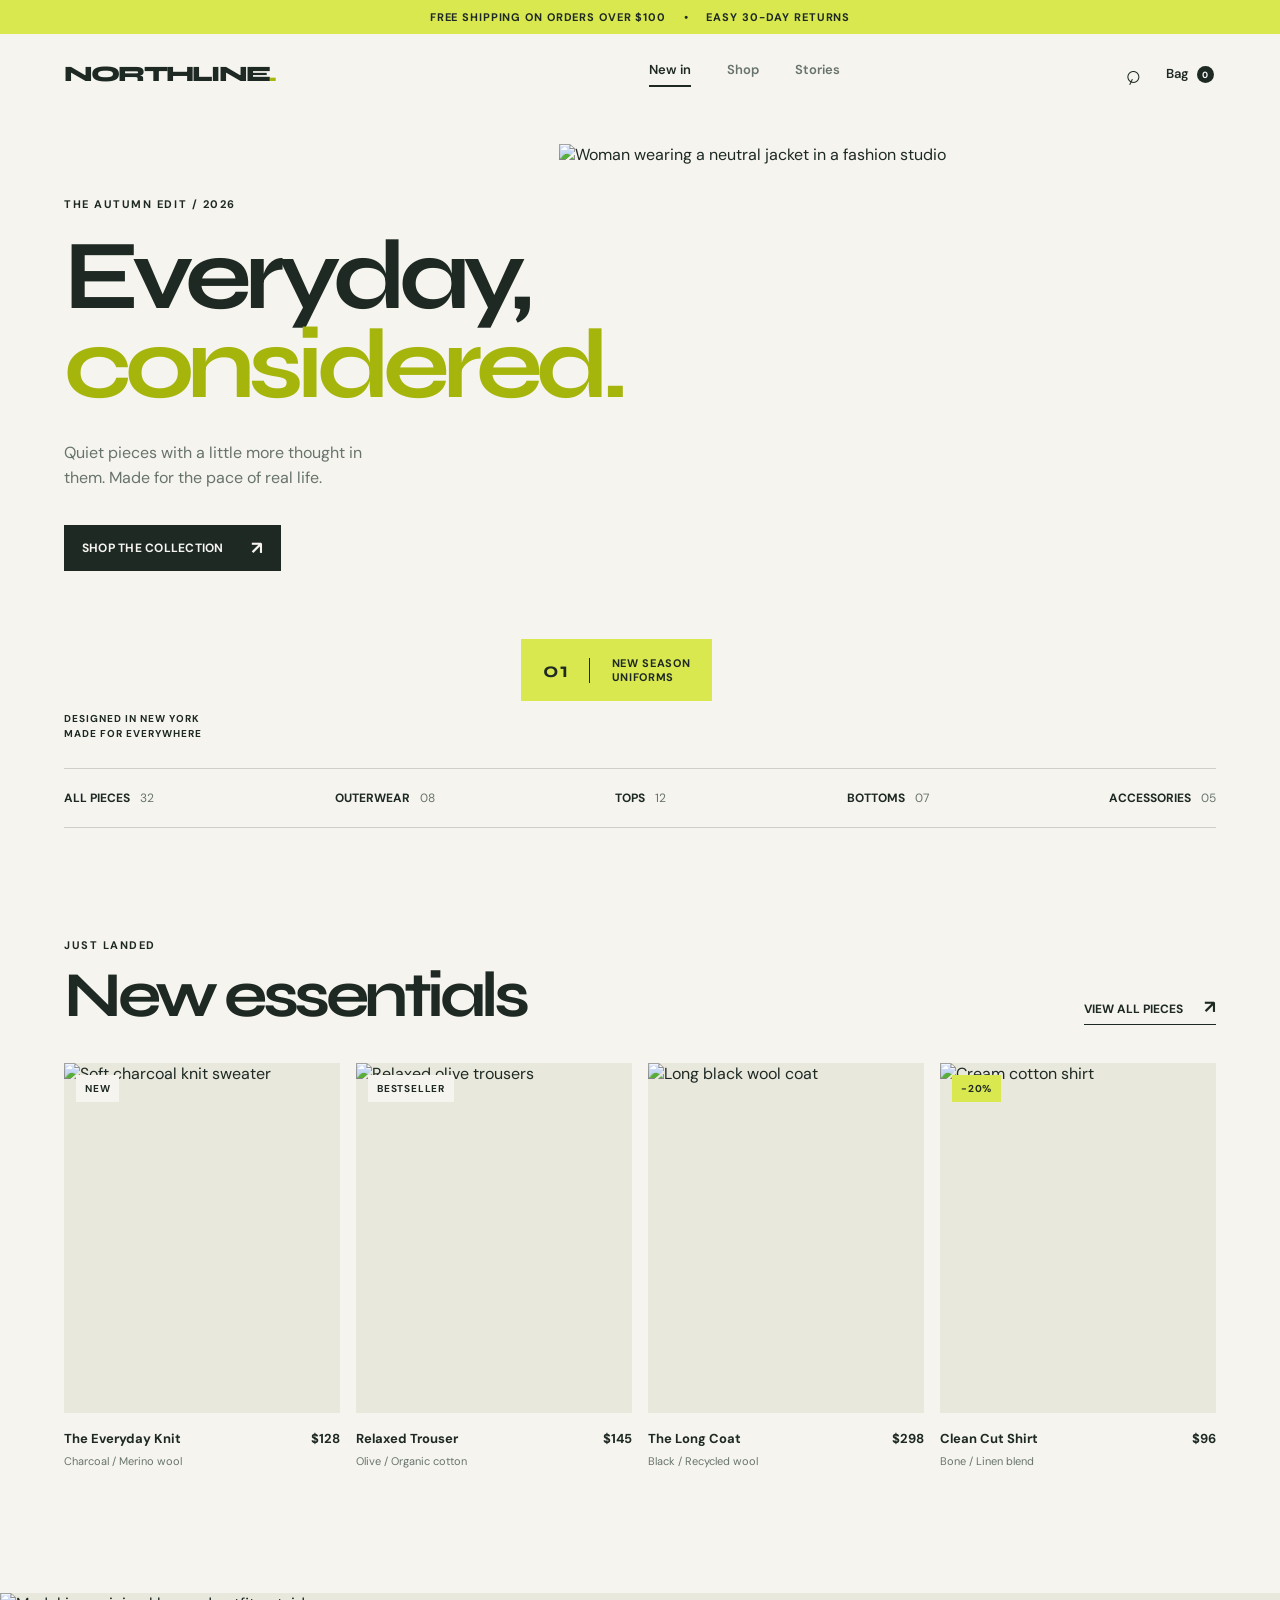
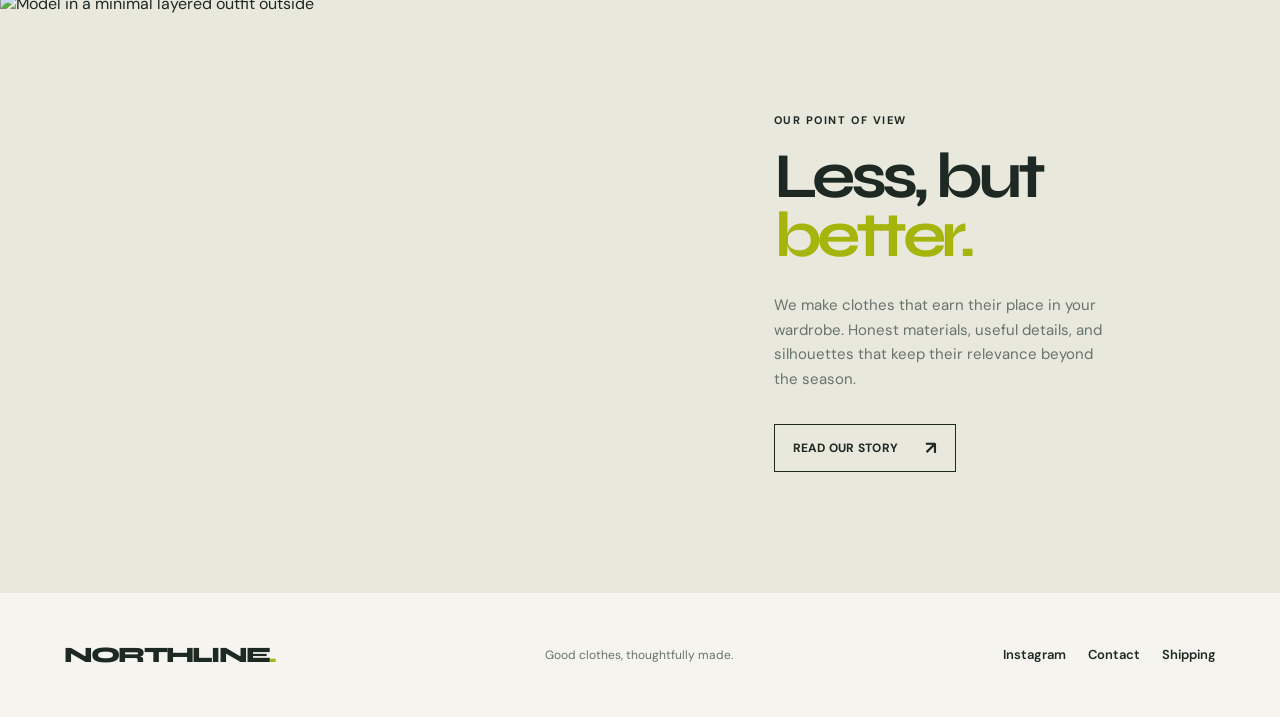
==== index.html @ 473c8e84 "make the homepage of website" ====
<!DOCTYPE html>
<html lang="en">

<head>
    <meta charset="UTF-8">
    <meta name="viewport" content="width=device-width, initial-scale=1.0">
    <meta name="description" content="Northline essentials - considered everyday clothing made to move with you.">
    <title>Northline | Everyday, considered</title>
    <link rel="preconnect" href="https://fonts.googleapis.com">
    <link rel="preconnect" href="https://fonts.gstatic.com" crossorigin>
    <link
        href="https://fonts.googleapis.com/css2?family=DM+Sans:wght@400;500;600;700&family=Syne:wght@600;700;800&display=swap"
        rel="stylesheet">
    <link rel="stylesheet" href="css/style.css">
</head>

<body>
    <div class="announcement">Free shipping on orders over $100 <span>•</span> Easy 30-day returns</div>

    <header class="site-header">
        <a class="brand" href="#top" aria-label="Northline home">NORTHLINE<span>.</span></a>
        <nav class="main-nav" aria-label="Main navigation">
            <a class="active" href="#new">New in</a>
            <a href="#shop">Shop</a>
            <a href="#stories">Stories</a>
        </nav>
        <div class="header-actions">
            <button class="icon-button" type="button" aria-label="Search">⌕</button>
            <button class="icon-button bag-button" type="button" aria-label="Shopping bag">Bag <b>0</b></button>
            <button class="menu-button" type="button" aria-label="Open menu">☰</button>
        </div>
    </header>

    <main id="top">
        <section class="hero" id="new">
            <div class="hero-copy">
                <p class="eyebrow">The autumn edit / 2026</p>
                <h1>Everyday,<br><em>considered.</em></h1>
                <p class="hero-text">Quiet pieces with a little more thought in them. Made for the pace of real life.
                </p>
                <a class="button button-dark" href="#shop">Shop the collection <span>↗</span></a>
            </div>
            <div class="hero-image-wrap">
                <img class="hero-image"
                    src="https://images.unsplash.com/photo-1483985988355-763728e1935b?auto=format&fit=crop&w=1200&q=85"
                    alt="Woman wearing a neutral jacket in a fashion studio">
                <div class="hero-tag"><span>01</span><span>New season<br>uniforms</span></div>
            </div>
            <div class="hero-note">Designed in New York<br>Made for everywhere</div>
        </section>

        <section class="category-strip" id="shop" aria-label="Shop categories">
            <a href="#featured">All pieces <span>32</span></a>
            <a href="#featured">Outerwear <span>08</span></a>
            <a href="#featured">Tops <span>12</span></a>
            <a href="#featured">Bottoms <span>07</span></a>
            <a href="#featured">Accessories <span>05</span></a>
        </section>

        <section class="featured" id="featured">
            <div class="section-heading">
                <div>
                    <p class="eyebrow">Just landed</p>
                    <h2>New essentials</h2>
                </div>
                <a class="text-link" href="#shop">View all pieces <span>↗</span></a>
            </div>
            <div class="product-grid">
                <article class="product-card">
                    <div class="product-image"><span class="badge">New</span><img
                            src="https://images.unsplash.com/photo-1551488831-00ddcb6c6bd3?auto=format&fit=crop&w=800&q=80"
                            alt="Soft charcoal knit sweater"></div>
                    <div class="product-info">
                        <div>
                            <h3>The Everyday Knit</h3>
                            <p>Charcoal / Merino wool</p>
                        </div><strong>$128</strong>
                    </div>
                </article>
                <article class="product-card">
                    <div class="product-image"><span class="badge">Bestseller</span><img
                            src="https://images.unsplash.com/photo-1594633312681-425c7b97ccd1?auto=format&fit=crop&w=800&q=80"
                            alt="Relaxed olive trousers"></div>
                    <div class="product-info">
                        <div>
                            <h3>Relaxed Trouser</h3>
                            <p>Olive / Organic cotton</p>
                        </div><strong>$145</strong>
                    </div>
                </article>
                <article class="product-card">
                    <div class="product-image"><img
                            src="https://images.unsplash.com/photo-1544022613-e87ca75a784a?auto=format&fit=crop&w=800&q=80"
                            alt="Long black wool coat"></div>
                    <div class="product-info">
                        <div>
                            <h3>The Long Coat</h3>
                            <p>Black / Recycled wool</p>
                        </div><strong>$298</strong>
                    </div>
                </article>
                <article class="product-card">
                    <div class="product-image"><span class="badge sale">-20%</span><img
                            src="https://images.unsplash.com/photo-1543076447-215ad9ba6923?auto=format&fit=crop&w=800&q=80"
                            alt="Cream cotton shirt"></div>
                    <div class="product-info">
                        <div>
                            <h3>Clean Cut Shirt</h3>
                            <p>Bone / Linen blend</p>
                        </div><strong>$96</strong>
                    </div>
                </article>
            </div>
        </section>

        <section class="story" id="stories">
            <div class="story-image"><img
                    src="https://images.unsplash.com/photo-1529139574466-a303027c1d8b?auto=format&fit=crop&w=1200&q=85"
                    alt="Model in a minimal layered outfit outside"></div>
            <div class="story-copy">
                <p class="eyebrow">Our point of view</p>
                <h2>Less, but<br><em>better.</em></h2>
                <p>We make clothes that earn their place in your wardrobe. Honest materials, useful details, and
                    silhouettes that keep their relevance beyond the season.</p><a class="button button-outline"
                    href="#top">Read our story <span>↗</span></a>
            </div>
        </section>
    </main>

    <footer class="site-footer"><a class="brand" href="#top">NORTHLINE<span>.</span></a>
        <p>Good clothes, thoughtfully made.</p>
        <div><a href="#shop">Instagram</a><a href="#shop">Contact</a><a href="#shop">Shipping</a></div>
    </footer>
</body>

</html>
---- css/style.css ----
:root {
    --ink: #1e2924;
    --muted: #68736d;
    --paper: #f5f4ef;
    --cream: #e8e8dc;
    --lime: #d9e84f;
    --line: rgba(30, 41, 36, .18);
}

* {
    box-sizing: border-box;
}

html {
    scroll-behavior: smooth;
}

body {
    margin: 0;
    color: var(--ink);
    background: var(--paper);
    font-family: "DM Sans", sans-serif;
}

a {
    color: inherit;
    text-decoration: none;
}

button {
    color: inherit;
    font: inherit;
}

.announcement {
    background: var(--lime);
    font-size: 11px;
    font-weight: 700;
    letter-spacing: .08em;
    padding: 10px 5%;
    text-align: center;
    text-transform: uppercase;
}

.announcement span {
    margin: 0 14px;
}

.site-header {
    align-items: center;
    display: flex;
    justify-content: space-between;
    padding: 27px 5%;
}

.brand {
    font-family: Syne, sans-serif;
    font-size: 22px;
    font-weight: 800;
    letter-spacing: -.08em;
}

.brand span {
    color: #a7b70c;
}

.main-nav {
    display: flex;
    gap: 36px;
    margin-left: 8%;
}

.main-nav a,
.header-actions,
.site-footer div {
    font-size: 13px;
    font-weight: 600;
}

.main-nav a {
    color: var(--muted);
}

.main-nav a.active,
.main-nav a:hover {
    color: var(--ink);
}

.main-nav a.active::after {
    background: var(--ink);
    content: "";
    display: block;
    height: 2px;
    margin-top: 7px;
    width: 100%;
}

.header-actions {
    align-items: center;
    display: flex;
    gap: 22px;
}

.icon-button,
.menu-button {
    background: none;
    border: 0;
    cursor: pointer;
    padding: 2px;
}

.icon-button:first-child {
    font-size: 26px;
    font-weight: 400;
    line-height: 12px;
    transform: rotate(-20deg);
}

.bag-button b {
    background: var(--ink);
    border-radius: 50%;
    color: white;
    display: inline-grid;
    font-size: 9px;
    height: 17px;
    margin-left: 5px;
    place-items: center;
    vertical-align: middle;
    width: 17px;
}

.menu-button {
    display: none;
    font-size: 19px;
}

.hero {
    display: grid;
    grid-template-columns: 43% 57%;
    min-height: 620px;
    padding: 30px 5% 84px;
    position: relative;
}

.hero-copy {
    align-self: center;
    padding: 20px 0 80px;
    z-index: 1;
}

.eyebrow {
    font-size: 11px;
    font-weight: 700;
    letter-spacing: .14em;
    margin: 0 0 21px;
    text-transform: uppercase;
}

h1,
h2 {
    font-family: Syne, sans-serif;
    letter-spacing: -.07em;
    line-height: .91;
    margin: 0;
}

h1 {
    font-size: clamp(58px, 7.7vw, 115px);
    max-width: 560px;
}

em {
    color: #a6b50c;
    font-style: normal;
}

.hero-text {
    color: var(--muted);
    font-size: 16px;
    line-height: 1.55;
    margin: 30px 0 35px;
    max-width: 310px;
}

.button {
    align-items: center;
    display: inline-flex;
    font-size: 12px;
    font-weight: 700;
    gap: 27px;
    justify-content: space-between;
    letter-spacing: .02em;
    padding: 15px 18px;
    text-transform: uppercase;
}

.button span,
.text-link span {
    font-size: 18px;
    line-height: 10px;
}

.button-dark {
    background: var(--ink);
    color: var(--paper);
}

.button-dark:hover {
    background: #53615a;
}

.hero-image-wrap {
    min-height: 540px;
    position: relative;
}

.hero-image {
    height: 100%;
    object-fit: cover;
    object-position: center 32%;
    width: 100%;
}

.hero-tag {
    align-items: center;
    background: var(--lime);
    bottom: -17px;
    display: flex;
    font-size: 11px;
    font-weight: 700;
    gap: 22px;
    left: -38px;
    letter-spacing: .06em;
    padding: 17px 22px;
    position: absolute;
    text-transform: uppercase;
}

.hero-tag span:first-child {
    border-right: 1px solid var(--ink);
    font-family: Syne, sans-serif;
    font-size: 21px;
    padding-right: 20px;
}

.hero-note {
    bottom: 27px;
    font-size: 10px;
    font-weight: 700;
    left: 5%;
    letter-spacing: .1em;
    line-height: 1.45;
    position: absolute;
    text-transform: uppercase;
}

.category-strip {
    border-bottom: 1px solid var(--line);
    border-top: 1px solid var(--line);
    display: flex;
    justify-content: space-between;
    margin: 0 5%;
    padding: 21px 0;
}

.category-strip a {
    font-size: 12px;
    font-weight: 700;
    text-transform: uppercase;
}

.category-strip span {
    color: var(--muted);
    font-weight: 400;
    margin-left: 7px;
}

.featured {
    padding: 110px 5% 125px;
}

.section-heading {
    align-items: end;
    display: flex;
    justify-content: space-between;
    margin-bottom: 38px;
}

h2 {
    font-size: clamp(42px, 5vw, 68px);
}

.section-heading .eyebrow {
    margin-bottom: 15px;
}

.text-link {
    border-bottom: 1px solid var(--ink);
    font-size: 12px;
    font-weight: 700;
    padding-bottom: 7px;
    text-transform: uppercase;
}

.text-link span {
    margin-left: 18px;
}

.product-grid {
    display: grid;
    gap: 16px;
    grid-template-columns: repeat(4, 1fr);
}

.product-image {
    aspect-ratio: .79;
    background: var(--cream);
    overflow: hidden;
    position: relative;
}

.product-image img {
    height: 100%;
    object-fit: cover;
    transition: transform .45s ease;
    width: 100%;
}

.product-card:hover img {
    transform: scale(1.04);
}

.badge {
    background: var(--paper);
    font-size: 10px;
    font-weight: 700;
    left: 12px;
    letter-spacing: .08em;
    padding: 7px 9px;
    position: absolute;
    text-transform: uppercase;
    top: 12px;
    z-index: 1;
}

.badge.sale {
    background: var(--lime);
}

.product-info {
    display: flex;
    justify-content: space-between;
    padding-top: 17px;
}

.product-info h3 {
    font-size: 13px;
    margin: 0 0 7px;
}

.product-info p {
    color: var(--muted);
    font-size: 11px;
    margin: 0;
}

.product-info strong {
    font-size: 13px;
}

.story {
    background: var(--cream);
    display: grid;
    grid-template-columns: 57% 43%;
    min-height: 600px;
}

.story-image img {
    height: 100%;
    object-fit: cover;
    width: 100%;
}

.story-copy {
    align-self: center;
    max-width: 420px;
    padding: 70px 8%;
}

.story-copy h2 {
    font-size: clamp(46px, 5vw, 72px);
    margin-bottom: 28px;
}

.story-copy>p:not(.eyebrow) {
    color: var(--muted);
    font-size: 15px;
    line-height: 1.65;
    margin: 0 0 32px;
}

.button-outline {
    border: 1px solid var(--ink);
}

.button-outline:hover {
    background: var(--ink);
    color: var(--paper);
}

.site-footer {
    align-items: center;
    display: flex;
    justify-content: space-between;
    padding: 42px 5%;
}

.site-footer p {
    color: var(--muted);
    font-size: 12px;
}

.site-footer div {
    display: flex;
    gap: 22px;
}

.site-footer div a:hover {
    text-decoration: underline;
}

@media (max-width: 760px) {
    .announcement {
        font-size: 9px;
    }

    .announcement span {
        margin: 0 7px;
    }

    .site-header {
        padding: 22px 6%;
    }

    .main-nav {
        display: none;
    }

    .menu-button {
        display: block;
    }

    .hero {
        display: flex;
        flex-direction: column;
        min-height: 0;
        padding: 30px 6% 75px;
    }

    .hero-copy {
        padding: 25px 0 38px;
    }

    h1 {
        font-size: clamp(57px, 16vw, 82px);
    }

    .hero-text {
        font-size: 14px;
        margin: 23px 0 28px;
    }

    .hero-image-wrap {
        min-height: 470px;
    }

    .hero-tag {
        bottom: -16px;
        left: 16px;
    }

    .hero-note {
        bottom: 18px;
        left: 6%;
    }

    .category-strip {
        gap: 19px;
        margin: 0 6%;
        overflow-x: auto;
        padding: 18px 0;
        white-space: nowrap;
    }

    .featured {
        padding: 76px 6% 85px;
    }

    .section-heading {
        align-items: start;
        flex-direction: column;
        gap: 25px;
    }

    .product-grid {
        gap: 29px 12px;
        grid-template-columns: repeat(2, 1fr);
    }

    .product-info {
        display: block;
    }

    .product-info strong {
        display: block;
        margin-top: 8px;
    }

    .story {
        display: flex;
        flex-direction: column;
    }

    .story-image {
        height: 390px;
    }

    .story-copy {
        padding: 67px 9% 75px;
    }

    .site-footer {
        align-items: start;
        flex-direction: column;
        gap: 22px;
        padding: 37px 6%;
    }

    .site-footer p {
        margin: 0;
    }
}
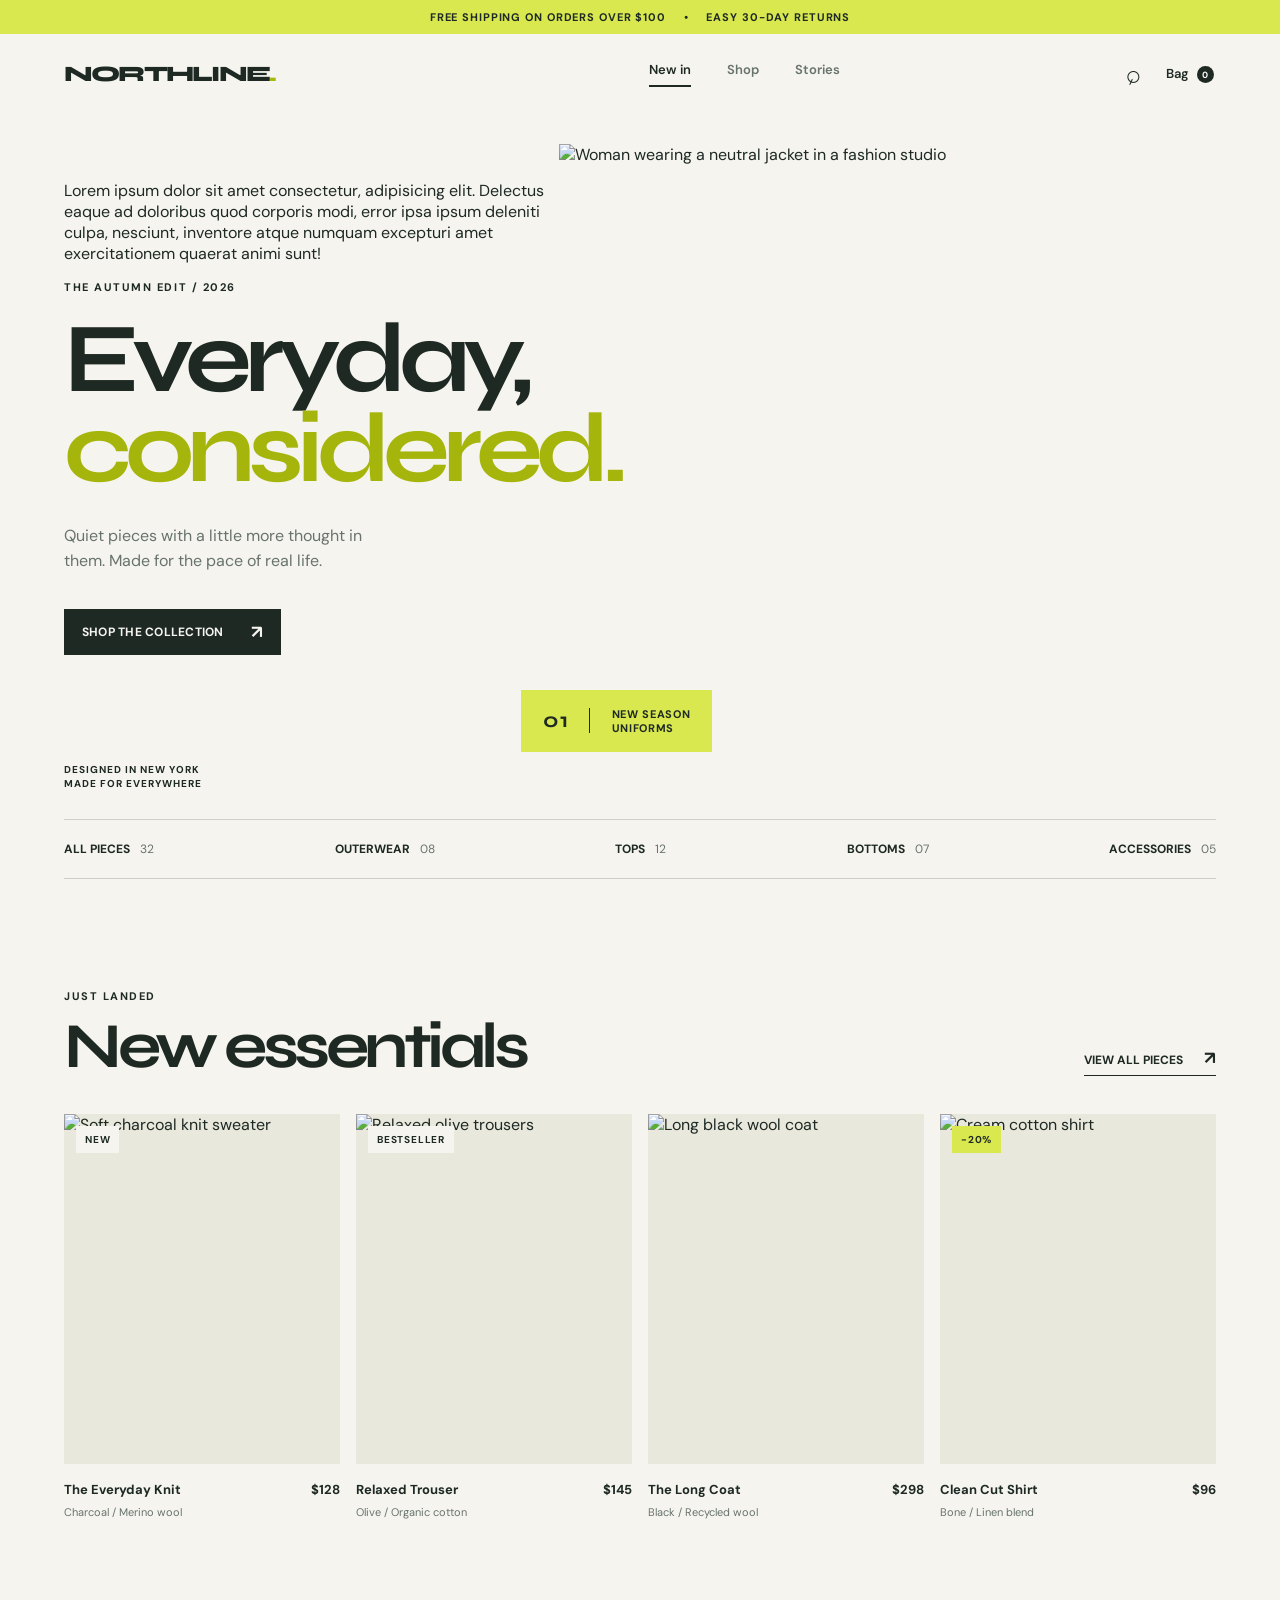
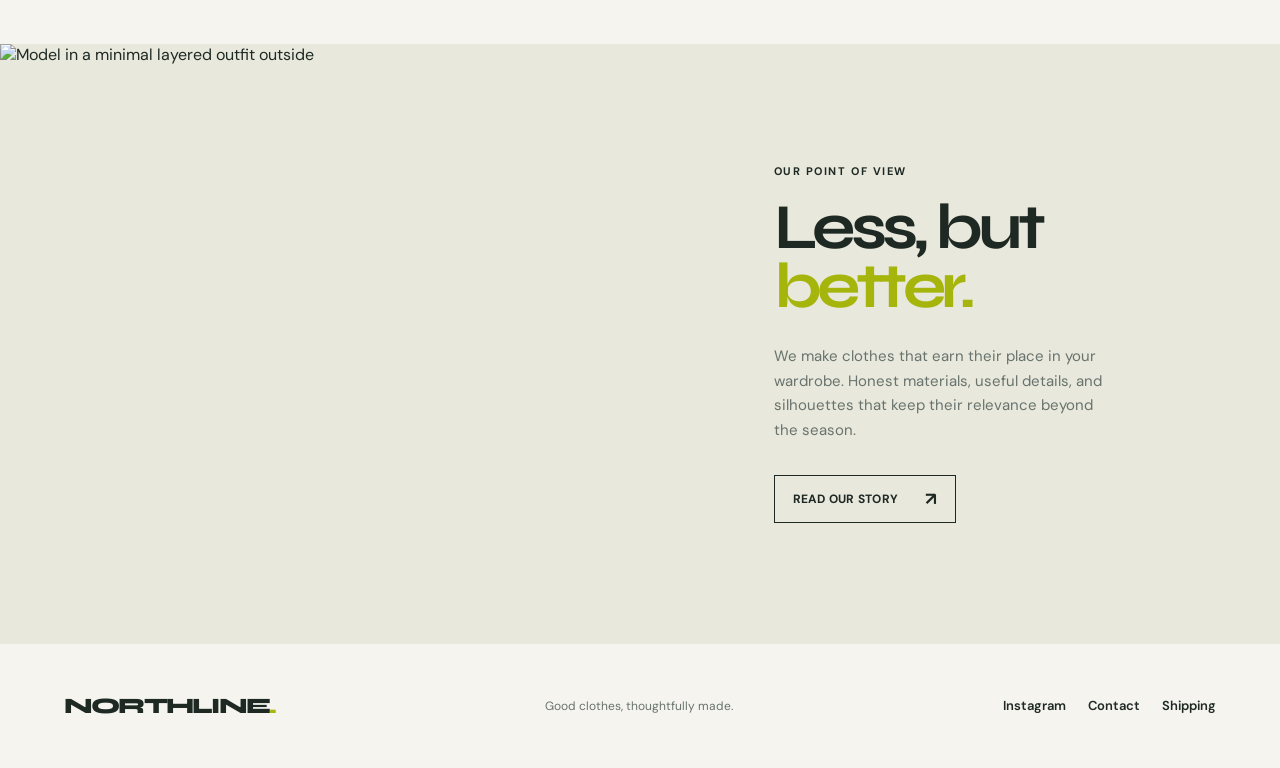
==== commit 38646dfa: "feature login" ====
--- a/index.html
+++ b/index.html
@@ -5,6 +5,7 @@
     <meta charset="UTF-8">
     <meta name="viewport" content="width=device-width, initial-scale=1.0">
     <meta name="description" content="Northline essentials - considered everyday clothing made to move with you.">
+    <meta name="google-site-verification" content="ZK-qRIwCLauqZeh6Q-Wzm0X1_0VxEAY6Dx5z-EdMxMg" />
     <title>Northline | Everyday, considered</title>
     <link rel="preconnect" href="https://fonts.googleapis.com">
     <link rel="preconnect" href="https://fonts.gstatic.com" crossorigin>
@@ -30,10 +31,10 @@
             <button class="menu-button" type="button" aria-label="Open menu">☰</button>
         </div>
     </header>
-
     <main id="top">
         <section class="hero" id="new">
             <div class="hero-copy">
+                <p>Lorem ipsum dolor sit amet consectetur, adipisicing elit. Delectus eaque ad doloribus quod corporis modi, error ipsa ipsum deleniti culpa, nesciunt, inventore atque numquam excepturi amet exercitationem quaerat animi sunt!</p>
                 <p class="eyebrow">The autumn edit / 2026</p>
                 <h1>Everyday,<br><em>considered.</em></h1>
                 <p class="hero-text">Quiet pieces with a little more thought in them. Made for the pace of real life.
